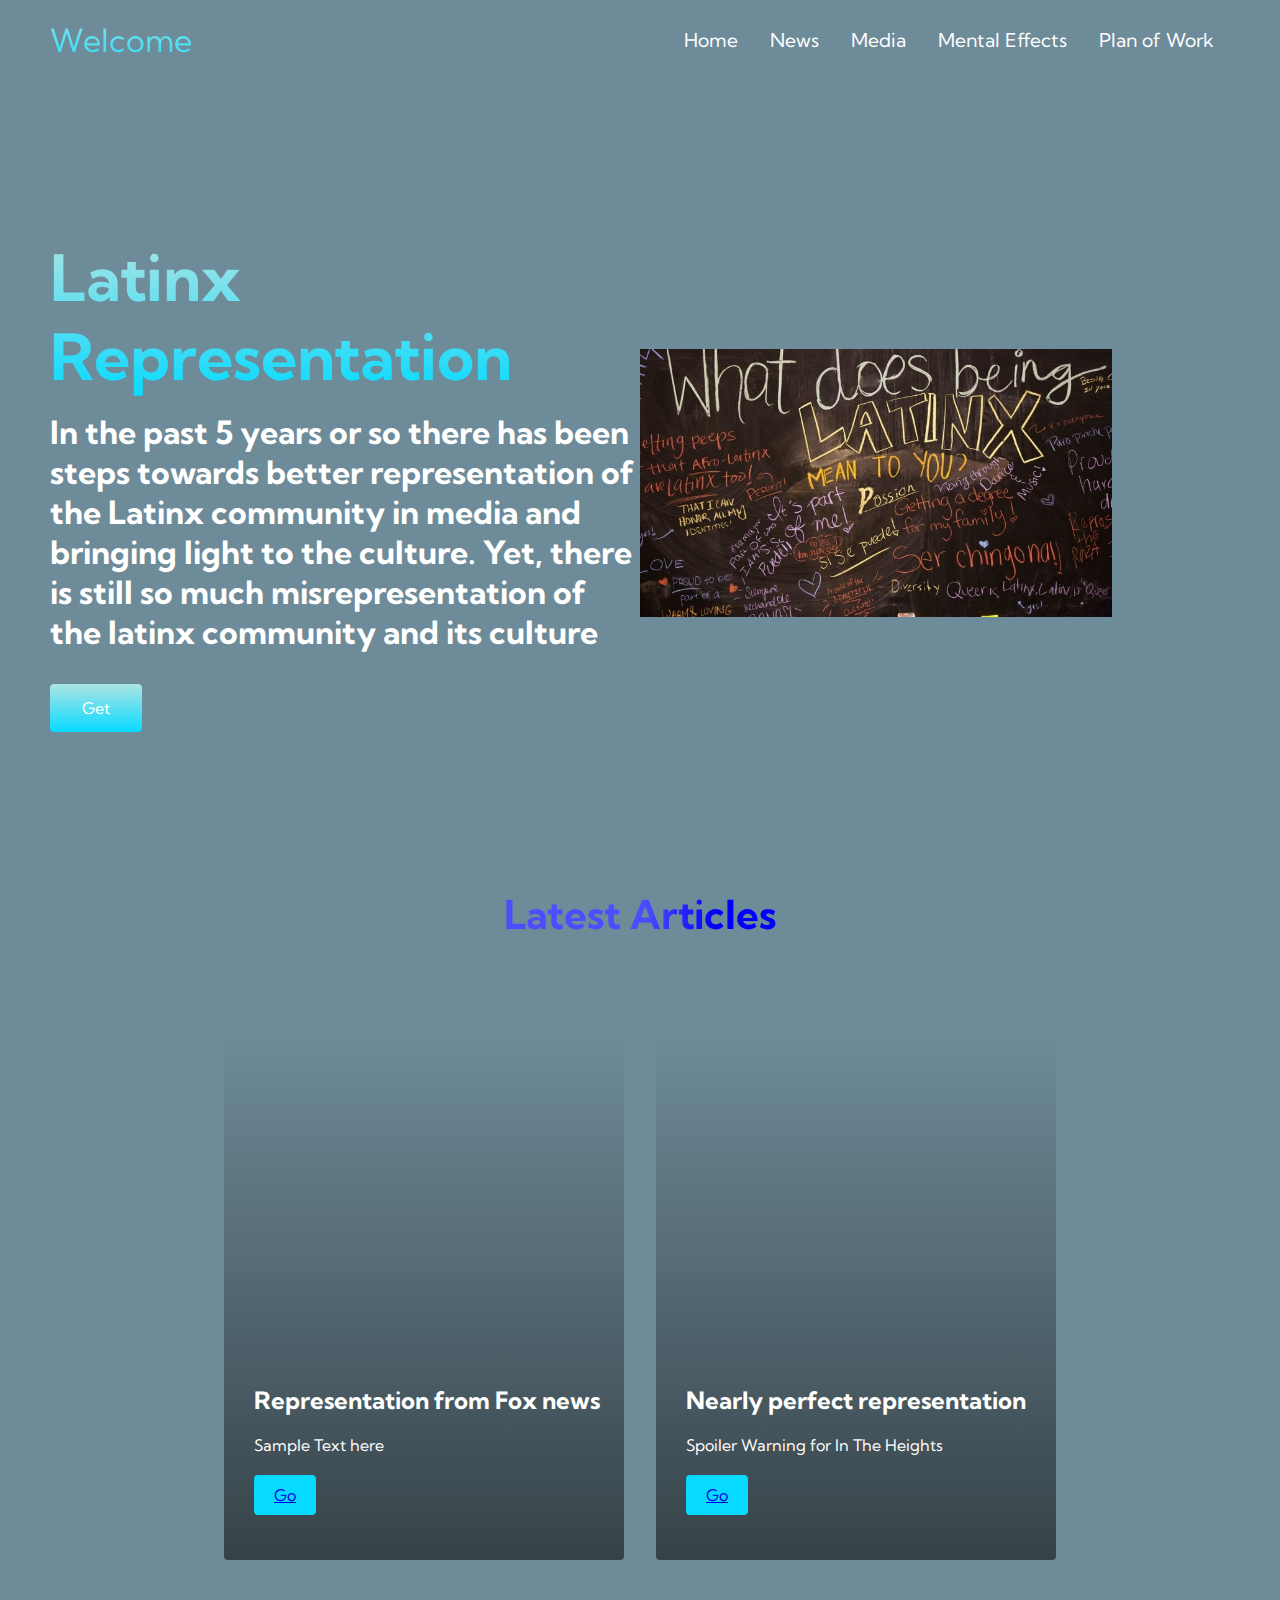
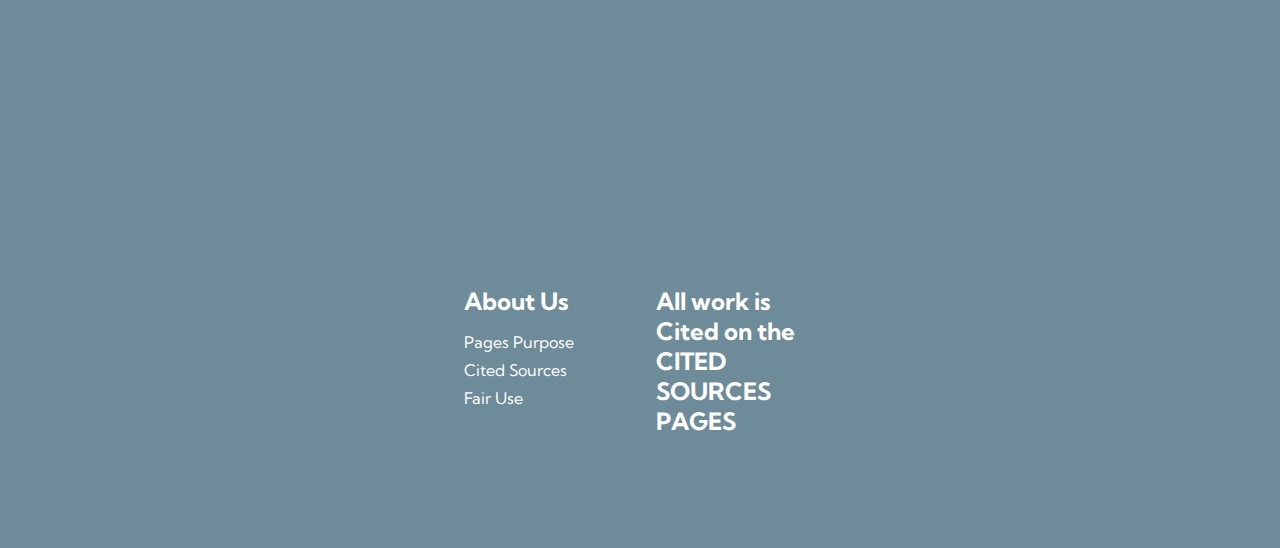
==== index.html @ 927a255f "Setup" ====
<!DOCTYPE html>
<html lang="en">
<head>
    <meta charset="UTF-8">
    <meta http-equiv="X-UA-Compatible" content="IE=edge">
    <meta name="viewport" content="width=device-width, initial-scale=1.0">
    <link rel="preconnect" href="https://fonts.googleapis.com">
    <link rel="preconnect" href="https://fonts.gstatic.com" crossorigin>
    <link href="https://fonts.googleapis.com/css2?family=Kumbh+Sans:wght@300;600&display=swap" rel="stylesheet">
    <title>Latinx Representation in Media</title>
    <link rel="stylesheet" href="styles.css"/>

</head>
<body>
    <!---Navbar section--->
    <nav class="navbar">
        <div class="navbar__container">
            <a href="/" id="navbar__logo"><i class=""></i> Welcome</a>
            <div class="navbar__toggle" id="mobile-menu">
                <span class="bar"></span>
                <span class="bar"></span>
                <span class="bar"></span>
            </div>
            <ul class="navbar__menu">
                <li class="navbar__item">
                    <a href="/" class="navbar__links">Home</a>
                </li>
                <li class="navbar__item">
                    <a href="news.html" class="navbar__links">News</a>
                </li>
                <li class="navbar__item">
                    <a href="Media.html" class="navbar__links">Media</a>
                </li>
                <li class="navbar__item">
                    <a href="Mental_Effect.html" class="navbar__links">Mental Effects</a>
                </li>
                <li class="navbar__item">
                    <a href="Plan.html" class="navbar__links">Plan of Work</a>
                </li>
                <!---
                    <li class="navbar__btn">
                        <a href="/" class="button">Sign Up</a>
                   </li>
               --->
            </ul>
        </div>
    </nav>
    <!--Hero Section -->
    <div class="main">
         <div class="main__container">
             <div class="main__content">
                <h1>Latinx Representation</h1>
                <h2></h2>
                <p>In the past 5 years or so there has been steps towards better representation of the Latinx community in media and
                bringing light to the culture. Yet, there is still so much misrepresentation of the latinx community and its culture</p>

                <button class="main__btn"><a href="/">Get</a></button>
            </div>
            <div class="main_img--container">
                 <img src="images/Latinx_Main.jpeg" alt="Picture" id="main__img">
            </div>
        </div>
    </div>
    <!---Service Section--->
    <div class="services">
        <h1>Latest Articles</h1>
        <div class="services__container">
            <div class="services__card">
                <h2>Representation from Fox news</h2>
                <p>Sample Text here</p>
                <button><a href="Fox_Rep.html">Go</a></button>
            </div>
                <div class="services__card">
                    <h2>Nearly perfect representation</h2>
                    <p>Spoiler Warning for In The Heights </p>
                    <button><a href="InTheHeights.html">Go</a></button>
                </div>
        </div>
    </div>

    <!---footer section--->
    <!---footer section--->
    <div class="footer__container">
        <div class="footer__links">
            <div class="footer__wrapper">
                <div class="footer__link--items">
                    <h2>About Us</h2>
                    <a href="purpose.html">Pages Purpose</a>
                    <a href="work_cited.html">Cited Sources</a>
                    <a href="Fair-Use.html">Fair Use</a>
                </div>
            </div>
            <div class="footer__wrapper">
                <div class="footer__link--items">
                    <h2>All work is Cited on the CITED SOURCES PAGES</h2>
                </div>
            </div>
        </div>
    </div>
    <script src="app.js"></script>
</body>
</html>
---- styles.css ----
*{
    box-sizing:border-box;
    margin:0;
    padding:0;
    font-family:'Kumbh Sans',sans-serif;
}

.navbar {
    background:#6E8B99;
    height:80px;
    display:flex;
    justify-content:center;
    align-items:center;
    font-size:1.2rem ;
    position: sticky;
    top:0;
    z-index: 999;
}

.navbar__container{
    display:flex;
    justify-content:space-between;
    height:80px;
    z-index:1;
    width:100%;
    max-width:1300px;
    margin:0 auto;
    padding:0 50px;
}

#navbar__logo{
    background-color:#ff8177;
    background-image:linear-gradient(to top,#08daff 0%,#ace4e3 100%);
    background-size:100%;
    -webkit-background-clip:text;
    -moz-background-clip:text;
    -webkit-text-fill-color:transparent;
    -moz-text-fill-color:transparent;
    display:flex;
    align-items:center;
    cursor:pointer;
    text-decoration:none ;
    font-size:2rem;
}

.fa-gem{
    margin-right:0.5rem;
}

.navbar__menu{
    display:flex;
    align-items:center ;
    list-style:none ;
    text-align:center ;
}

.navbar__item{
    height:80px ;
}

.navbar__links{
    color:#fff;
    display:flex ;
    align-items:center ;
    justify-content: center;
    text-decoration:none ;
    padding:0 1rem;
    height:100% ;
}

.navbar__btn{
    display:flex;
    content: center;
    align-items: center;
    padding:0 1rem;
    width:100%;
}

.button{
    display: flex;
    justify-content:center ;
    align-items:center ;
    text-decoration:none ;
    padding: 10px 20px;
    height:100%;
    width:100%;
    border:none ;
    outline:none ;
    border-radius:4px ;
    background:#08daff;
    color:#fff ;
}

/*
For the button transition on the page
*/
.button:hover{
    background:#4837ff ;
    transition:all 0.3s ease ;
}

.navbar__links:hover{
    color:#08daff;
    transition:all 0.3s ease;
}

@media screen and (max-width:960px){
    .navbar__container{
        display:flex ;
        justify-content:space-between ;
        height:80px ;
        z-index:1 ;
        width:100% ;
        max-width:1300px ;
        padding:0 ;
    }

    .navbar__menu{
        display:grid ;
        grid-template-columns:auto ;
        margin:0;
        width:100%;
        position:absolute ;
        top: -1000px;
        opacity:1 ;
        transition:all 0.5s ease ;
        height: 50vh;
        z-index:-1 ;
    }

    .navbar__menu.active{
        background:#6E8B99 ;
        top:100%;
        opacity:1 ;
        transition:all 0.5s ease ;
        z-index:99;
        height:auto;
        font-size:1.6rem;
    }

    #navbar__logo{
        padding-left: 25px;
    }

    .navbar__toggle .bar{
        width:25px;
        height:3px;
        margin:5px auto ;
        transition:all 0.3s ease-in-out ;
        background:#fff ;
    }

    .navbar__item{
        width:100%;
    }

    .navbar__links{
        text-align:center ;
        padding:2rem;
        width:100%;
        display:table;
    }

    .navbar__btn {
        padding-bottom: 2rem;
    
    }
    
    .button {
        display: flex;
        justify-content: center;
        align-items: center;
        width: 80%;
        height: 80px;
        margin: 0;
    }

    #mobile-menu{
        position:absolute;
        top:20%;
        right:5%;
        transform:translate(5%,20%);
    }

    .navbar__toggle .bar{
        display:block ;
        cursor:pointer;
    }

    #mobile-menu.is-active .bar:nth-child(2){
        opacity:0 ;
    }

    #mobile-menu.is-active .bar:nth-child(1){
        transform:translateY(8px) rotate(45deg) ;
    }

    #mobile-menu.is-active .bar:nth-child(3){
        transform:translateY(-8px) rotate(-45deg) ;
    }

}

/*
Hero Section Css
*/

.main{
    background-color: #6E8B99;
}

.main__container{
    display:grid;
    grid-template-columns:1fr 1fr;
    align-items:center;
    justify-self: center;
    margin:0 auto;
    height:90vh;
    background-color:#6E8B99;
    z-index:1;
    width:100%;
    max-width:1300px ;
    padding:0 50px;
}
.main__container__article {
    display: inline;
    grid-template-columns: 1fr 1fr;
    align-items: center;
    justify-self: center;
    margin: 0 auto;
    height: 90vh;
    background-color: #6E8B99;
    z-index: 1;
    width: 100%;
    max-width: 1300px;
    padding: 0 50px;
}
.main__content h1{
    font-size:4rem;
    background-color:#a3e4e3;
    background-image:linear-gradient(to top, #08daff 0%, #ace4e3 100% );
    background-size:100%;
    -webkit-background-clip:text;
    -moz-background-clip:text;
    -webkit-text-fill-color:transparent;
    -moz-text-fill-color:transparent;
    
}

.main__content h2{
    font-size:4rem;
    background-color:#08daff;
    background-image:linear-gradient(to top, #08daff 0%, #ace4e3 100%) ;
    background-size:100%;
    -webkit-background-clip:text;
    -moz-background-clip:text;
    -webkit-text-fill-color:transparent;
    -moz-text-fill-color:transparent;
}

.main__content h5 {
    font-size: 1rem;
    margin-left:13px ;
    margin-right:13px ;
    background-color: #a3e4e3;
    background-image: linear-gradient(to top, #08daff 0%, #ace4e3 100%);
    background-size: 100%;
    -webkit-background-clip: text;
    -moz-background-clip: text;
    -webkit-text-fill-color: transparent;
    -moz-text-fill-color: transparent;

}

.main__video{
    margin-top:2rem ;
    margin-bottom:2rem ;
    /*Adjust the video postion*/
    width: 100%;
    height: auto;

}

.main__content p{
    margin-top: 1rem;
    font-size:2rem ;
    font-weight:700;
    color: #fff;
}

.main__btn {
    font-size: 1rem;
    background-image: linear-gradient(to top,#08daff 0%, #ace4e3 100%);
    padding: 14px 32px;
    border: none;
    border-radius: 4px;
    color: #fff;
    margin-top: 2rem;
    cursor: pointer;
    position: relative;
    transition: all 0.35s;
    outline: none;
}

.main__btn a {
    position: relative;
    z-index: 2;
    color: #fff;
    text-decoration: none;
}

.main__btn:after {
    position: absolute;
    content: '';
    top: 0;
    left: 0;
    width: 0;
    height: 100%;
    background: #4837ff;
    transition: all 0.35s;
    border-radius: 4px;
}

.main__btn:hover {
    color: #fff;
}

.main__btn:hover:after {
    width: 100%;
}

.main__img--container {
    text-align: center;
}

#main__img{
    height:80%;
    width:80%;
}

.cited ul {
    display: flex;
    align-items: center;
    list-style: none;
    text-align: center;
    padding:5px ;
    
}

.cited li {
    height: 80px;
    font-weight:700;
    color: #fff;
}

/* Mobile Responsive */
@media screen and (max-width: 768px) {
    .main__container {
        display:none ;
        grid-template-columns: auto;
        align-items: center;
        justify-self: center;
        width: 100%;
        margin: 0 auto;
        height: 90vh;
    }

    .main__content {
        text-align: center;
        margin-bottom: 4rem;
    }

    .main__content h1 {
        font-size: 2.5rem;
        margin-top: 2rem;
    }

    .main__content h2 {
        font-size: 3rem;
    }

    .main__content p {
        margin-top: 1rem;
        font-size: 1.5rem;
    }

    .cited {
        width: 100%;
        overflow-wrap: break-word;
    }
}

@media screen and (max-width: 480px) {
    .main__content h1 {
        font-size: 2rem;
        margin-top: 3rem;
    }

    .main__content h2 {
        font-size: 2rem;
    }

    .main__content p {
        margin-top: 2rem;
        font-size: 1.5rem;
    }

    .main__btn {
        padding: 12px 36px;
        margin: 2.5rem 0;
    }
}

/*Services Section CSS*/

.services{
    background:#6E8B99;
    display:flex ;
    flex-direction:column ;
    align-items:center ;
    height:100vh
}

.services h1{
    background-color:#ff8177 ;
    background-image:linear-gradient(to right,#4d4dff 0%, #4d4dff 0%, #4d4dff 21%, #4d4dff 52%, #0000ff 78%, #0000ff 100% ) ;
    background-size: 100%;
    margin-bottom:5rem ;
    font-size:2.5rem ;
    -webkit-background-clip:text;
    -moz-background-clip:text;
    -webkit-text-fill-color:transparent;
    -moz-text-fill-color:transparent;
}

.services__container{
    display:flex;
    justify-content: center;
    flex-wrap: wrap;
}

.services__card{
    margin:1rem;
    height:525px;
    width:400px;
    border-radius:4px;
    background-image:linear-gradient(to bottom, rgba(0,0,0,0) 0%, rgba(17,17,17,0.6) 100%), url('/images.pic3.jpg') ;
    background-size: cover;
    position: relative;
    color:#fff ;
}

.services__card:nth-child(2){
    background-image:linear-gradient(to bottom, rgba(0, 0, 0, 0) 0%, rgba(17, 17, 17, 0.6) 100%),
    url('/images.pic4.jpg');
    background-size: cover;
    position: relative;
    color:#fff;
}

.services h2{
    position: absolute;
    top:350px;
    left: 30px;
}

.services__card p {
    position: absolute;
    top: 400px;
    left:30px;
}

.services__card button{
    color:#fff;
    padding:10px 20px;
    border: none;
    outline: none;
    border-radius: 4px;
    background: #08daff;
    position: absolute;
    top: 440px;
    left: 30px;
    font-size: 1rem;
    cursor: pointer;
}

.services__card:hover{
    transform:scale(1.075) ;
    transition: 0.2s ease-in;
    cursor:pointer ;
}

@media screen and (max-width: 960px) {
    .services{
        height: 1600px;
    }

    .services h1{
        font-size:2rem;
        margin-top:12rem;
    }
}

@media screen and (max-width:480px) {
    .services{
        height: 1400px;
    }

    .services h1{
        font-size: 1.2rem;
    }

    .services__card{
        width:300px;
    }
    
}

/* Footer CSS */
.footer__container {
    background-color: #6E8B99;
    padding: 5rem 0;
    display: flex;
    flex-direction: column;
    justify-content: center;
    align-items: center;
}

#footer__logo {
    color: #fff;
    display: flex;
    align-items: center;
    cursor: pointer;
    text-decoration: none;
    font-size: 2rem;
}

.footer__links {
    width: 100%;
    max-width: 1000px;
    display: flex;
    justify-content: center;
}

.footer__link--wrapper {
    display: flex;
}

.footer__link--items {
    display: flex;
    flex-direction: column;
    align-items: flex-start;
    margin: 16px;
    text-align: left;
    width: 160px;
    box-sizing: border-box;
}

.footer__link--items h2 {
    margin-bottom: 16px;
}

.footer__link--items>h2 {
    color: #fff;
}

.footer__link--items a {
    color: #fff;
    text-decoration: none;
    margin-bottom: 0.5rem;
}

.footer__link--items a:hover {
    color: #e9e9e9;
    transition: 0.3s ease-out;
}

/* Social Icons */
.social__icon--link {
    color: #fff;
    font-size: 24px;
}

.social__media {
    max-width: 1000px;
    width: 100%;
}

.social__media--wrap {
    display: flex;
    justify-content: space-between;
    align-items: center;
    width: 90%;
    max-width: 1000px;
    margin: 40px auto 0 auto;
}

.social__icons {
    display: flex;
    justify-content: space-between;
    align-items: center;
    width: 240px;
}

.social__logo {
    color: #fff;
    justify-self: start;
    margin-left: 20px;
    cursor: pointer;
    text-decoration: none;
    font-size: 2rem;
    display: flex;
    align-items: center;
    margin-bottom: 16px;
}

.website__rights {
    color: #fff;
}

@media screen and (max-width: 820px) {
    .footer__links {
        padding-top: 2rem;
    }

    #footer__logo {
        margin-bottom: 2rem;
    }

    .website__rights {
        margin-bottom: 2rem;
    }

    .footer__link--wrapper {
        flex-direction: column;
    }

    .social__media--wrap {
        flex-direction: column;
    }
}

@media screen and (max-width: 480px) {
    .footer__link--items {
        margin: 0;
        padding: 10px;
        width: 100%;
    }
}
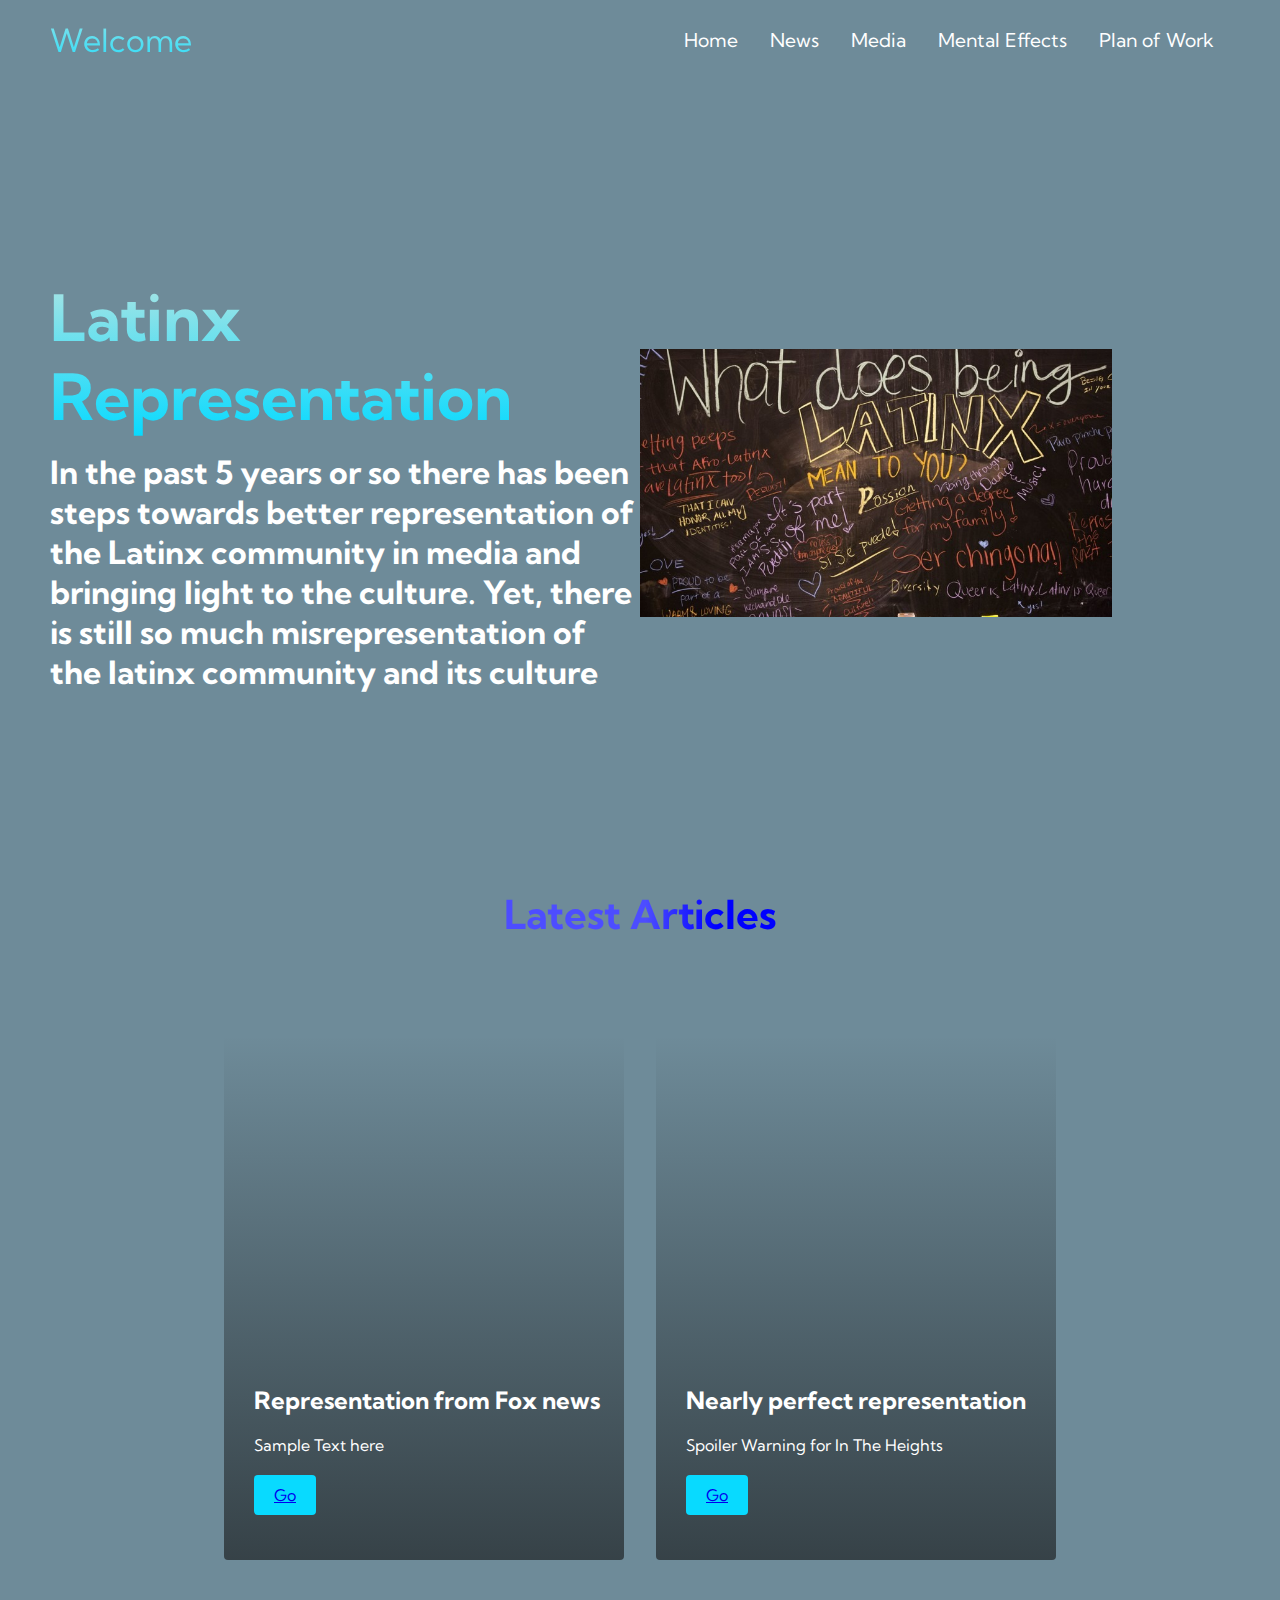
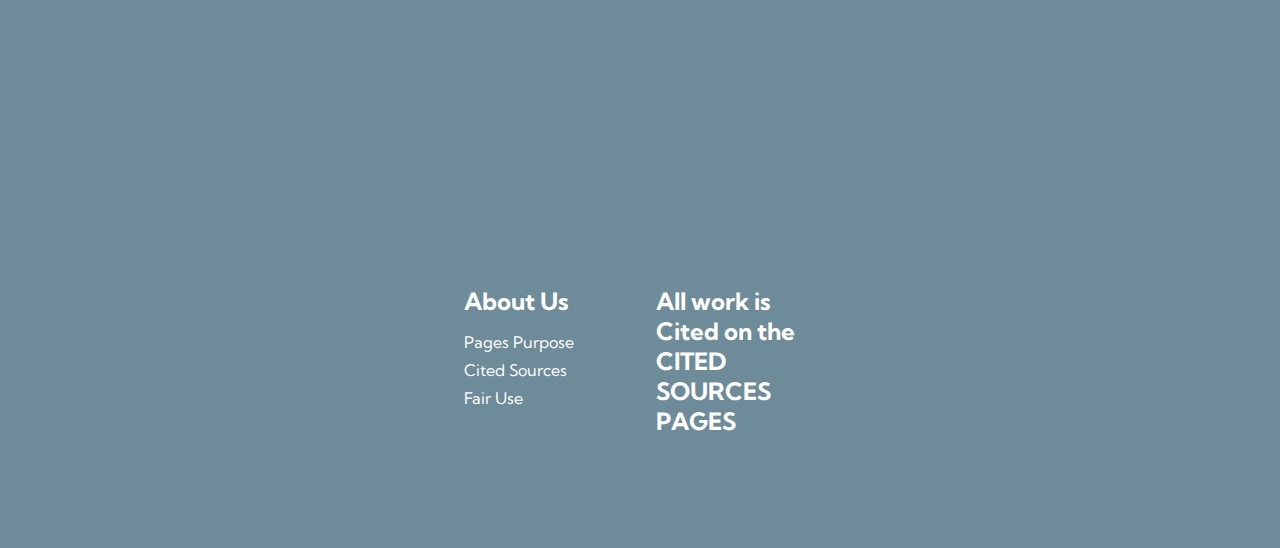
==== commit b4e12851: "Edited the article bar above footer" ====
--- a/index.html
+++ b/index.html
@@ -53,8 +53,6 @@
                 <h2></h2>
                 <p>In the past 5 years or so there has been steps towards better representation of the Latinx community in media and
                 bringing light to the culture. Yet, there is still so much misrepresentation of the latinx community and its culture</p>
-
-                <button class="main__btn"><a href="/">Get</a></button>
             </div>
             <div class="main_img--container">
                  <img src="images/Latinx_Main.jpeg" alt="Picture" id="main__img">
@@ -77,8 +75,6 @@
                 </div>
         </div>
     </div>
-
-    <!---footer section--->
     <!---footer section--->
     <div class="footer__container">
         <div class="footer__links">
